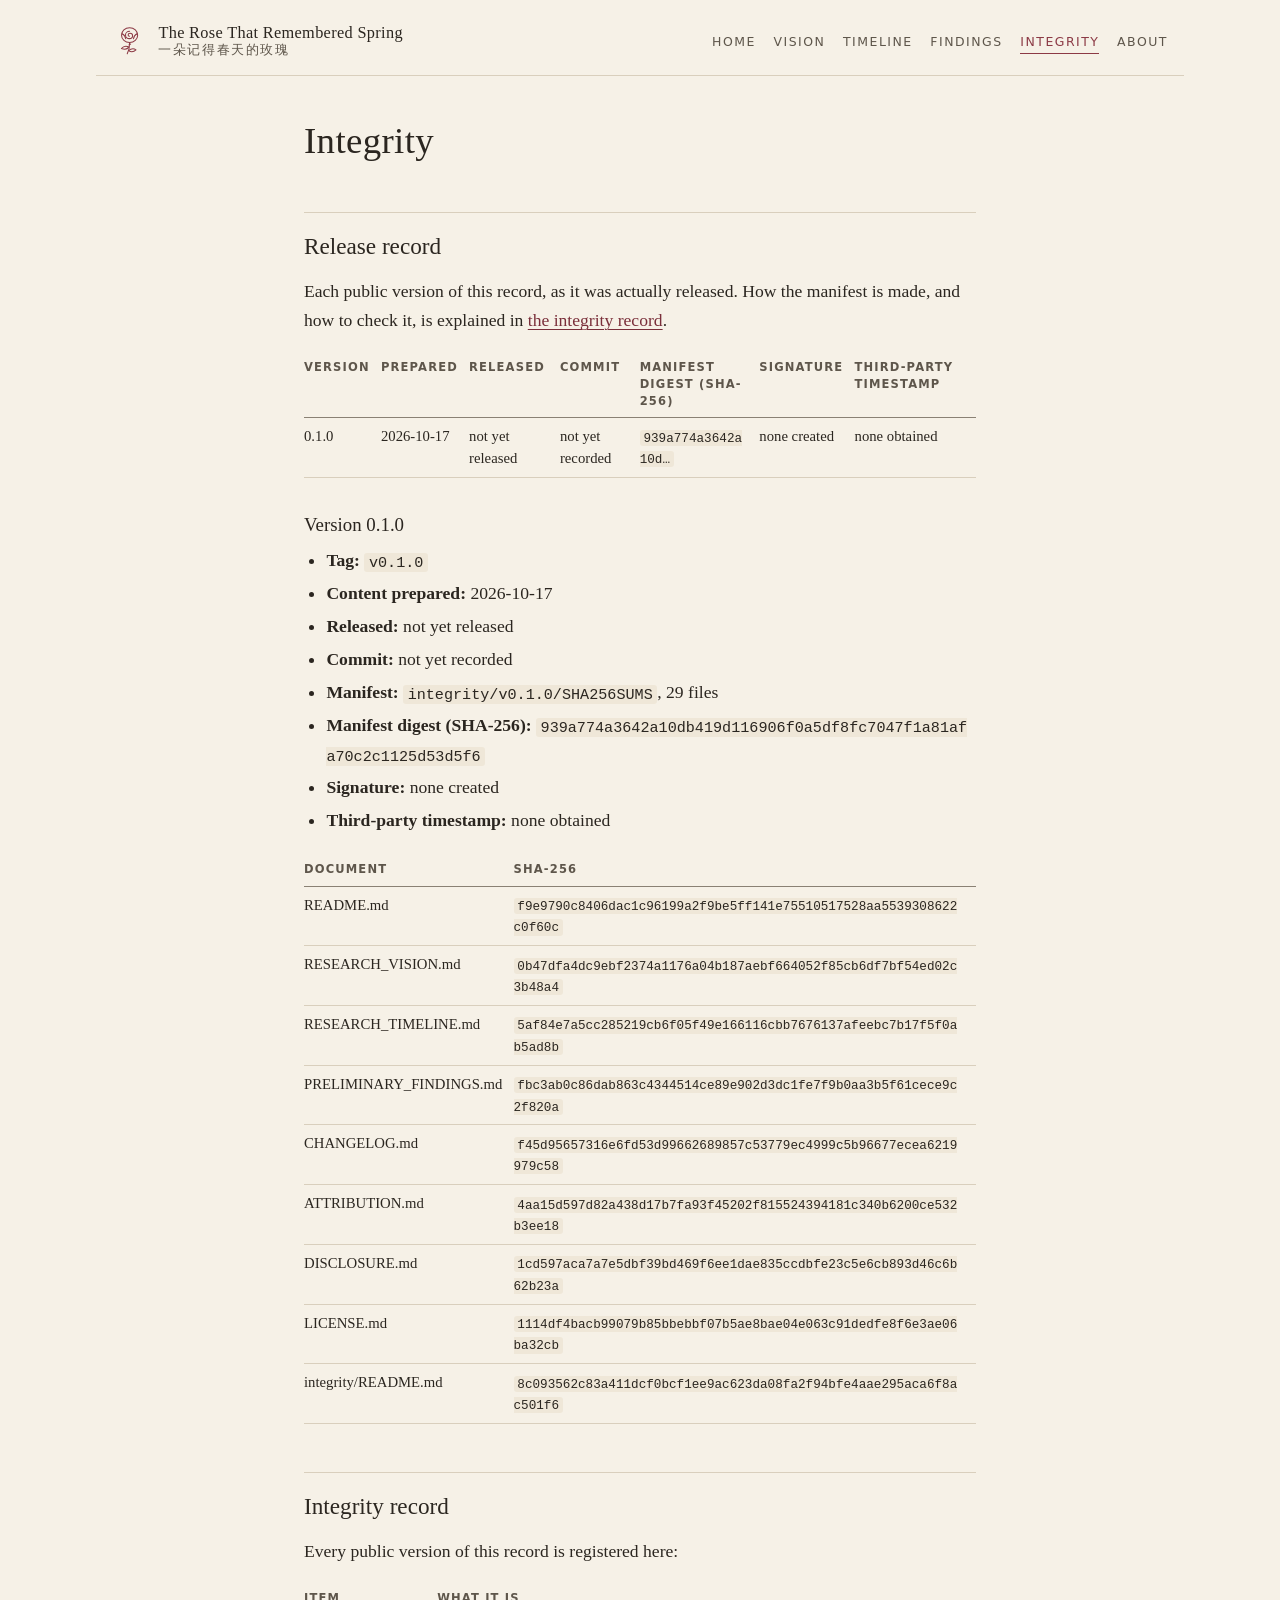
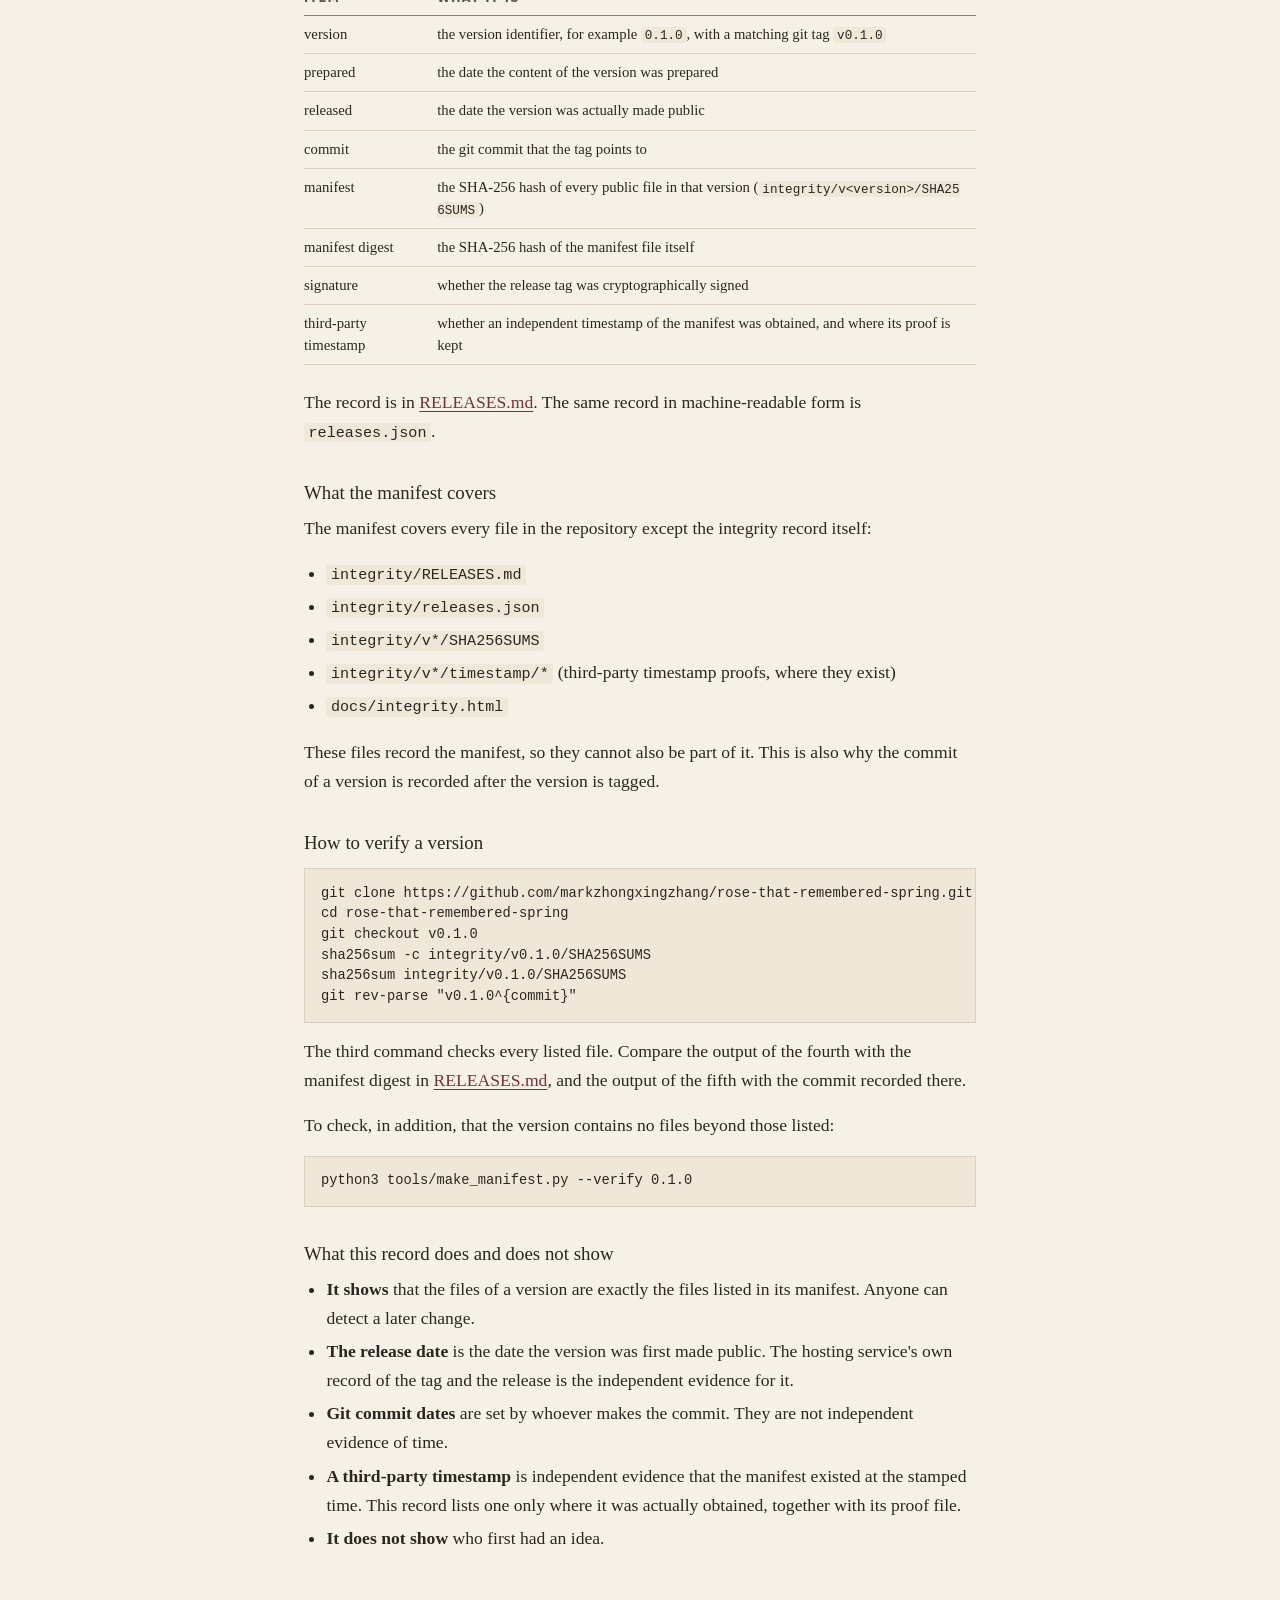
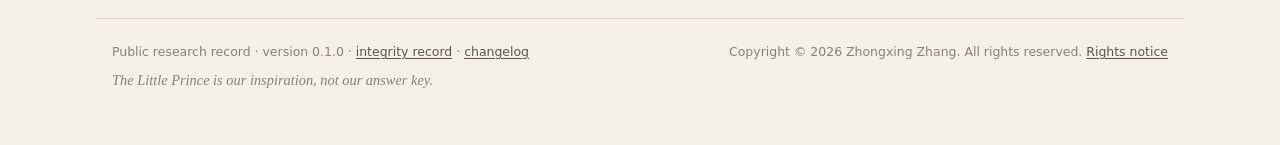
==== docs/integrity.html @ e44cdc63 "The Rose That Remembered Spring: public research record v0.1.0" ====
<!doctype html>
<html lang="en">
<head>
<meta charset="utf-8">
<meta name="viewport" content="width=device-width, initial-scale=1">
<meta name="color-scheme" content="light dark">
<meta name="description" content="Release record, SHA-256 manifest and how to verify a version.">
<meta name="author" content="Zhongxing Zhang">
<title>Integrity Record · The Rose That Remembered Spring</title>
<link rel="icon" href="assets/rose.svg" type="image/svg+xml">
<link rel="stylesheet" href="assets/site.css">
</head>
<body class="page-integrity">
<a class="skip" href="#main">Skip to content</a>
<header class="masthead">
<a class="mark" href="index.html"><svg viewBox="0 0 48 48" fill="none" stroke="currentColor" stroke-width="1.4" stroke-linecap="round" stroke-linejoin="round" aria-hidden="true" focusable="false"><path d="M24 6.5c-6.2 0-11 4.4-11 10.2 0 5.6 4.9 9.8 11 9.8s11-4.2 11-9.8C35 10.9 30.2 6.5 24 6.5z"/><path d="M24 11.2c-3.1 0-5.6 2.3-5.6 5.1s2.4 5 5.3 5c2.5 0 4.4-1.8 4.4-4 0-1.9-1.5-3.4-3.4-3.4-1.5 0-2.7 1.1-2.7 2.5 0 1 .8 1.8 1.8 1.8"/><path d="M13.6 14.6c2.6 1 4.6 3.6 5.1 6.9"/><path d="M34.4 14.6c-2.6 1-4.6 3.6-5.1 6.9"/><path d="M24 26.5c0 6.2-1 11.2-3.2 15.5"/><path d="M23.2 32.6c-3.8-1.6-8-.8-10.3 2.2 4 1.7 8.1 1 10.3-2.2z"/><path d="M22.6 37.6c3.3-2.7 7.4-3 10.1-1-2.8 2.7-7 3-10.1 1z"/><path d="M23.5 29.6l1.9-1"/></svg><span class="mark-text"><span class="mark-title">The Rose That Remembered Spring</span><span class="mark-sub" lang="zh-Hans">一朵记得春天的玫瑰</span></span></a>
<nav aria-label="Sections">
<ul>
<li><a href="index.html">Home</a></li>
<li><a href="vision.html">Vision</a></li>
<li><a href="timeline.html">Timeline</a></li>
<li><a href="findings.html">Findings</a></li>
<li><a href="integrity.html" aria-current="page">Integrity</a></li>
<li><a href="about.html">About</a></li>
</ul>
</nav>
</header>
<main id="main">
<h1 id="page-title">Integrity</h1>
<section class="about-part" id="releases">
<h2 id="release-record">Release record</h2>
<p>Each public version of this record, as it was actually released. How the manifest is made, and how to check it, is explained in <a href="integrity.html#verify">the integrity record</a>.</p>
<div class="table-wrap"><table>
<thead><tr><th>version</th><th>prepared</th><th>released</th><th>commit</th><th>manifest digest (SHA-256)</th><th>signature</th><th>third-party timestamp</th></tr></thead>
<tbody>
<tr><td>0.1.0</td><td>2026-10-17</td><td>not yet released</td><td>not yet recorded</td><td><code>939a774a3642a10d…</code></td><td>none created</td><td>none obtained</td></tr>
</tbody>
</table></div>
<h3 id="version-010">Version 0.1.0</h3>
<ul>
<li><strong>Tag:</strong> <code>v0.1.0</code></li>
<li><strong>Content prepared:</strong> 2026-10-17</li>
<li><strong>Released:</strong> not yet released</li>
<li><strong>Commit:</strong> not yet recorded</li>
<li><strong>Manifest:</strong> <code>integrity/v0.1.0/SHA256SUMS</code>, 29 files</li>
<li><strong>Manifest digest (SHA-256):</strong> <code>939a774a3642a10db419d116906f0a5df8fc7047f1a81afa70c2c1125d53d5f6</code></li>
<li><strong>Signature:</strong> none created</li>
<li><strong>Third-party timestamp:</strong> none obtained</li>
</ul>
<div class="table-wrap"><table>
<thead><tr><th>document</th><th>SHA-256</th></tr></thead>
<tbody>
<tr><td>README.md</td><td><code>f9e9790c8406dac1c96199a2f9be5ff141e75510517528aa5539308622c0f60c</code></td></tr>
<tr><td>RESEARCH_VISION.md</td><td><code>0b47dfa4dc9ebf2374a1176a04b187aebf664052f85cb6df7bf54ed02c3b48a4</code></td></tr>
<tr><td>RESEARCH_TIMELINE.md</td><td><code>5af84e7a5cc285219cb6f05f49e166116cbb7676137afeebc7b17f5f0ab5ad8b</code></td></tr>
<tr><td>PRELIMINARY_FINDINGS.md</td><td><code>fbc3ab0c86dab863c4344514ce89e902d3dc1fe7f9b0aa3b5f61cece9c2f820a</code></td></tr>
<tr><td>CHANGELOG.md</td><td><code>f45d95657316e6fd53d99662689857c53779ec4999c5b96677ecea6219979c58</code></td></tr>
<tr><td>ATTRIBUTION.md</td><td><code>4aa15d597d82a438d17b7fa93f45202f815524394181c340b6200ce532b3ee18</code></td></tr>
<tr><td>DISCLOSURE.md</td><td><code>1cd597aca7a7e5dbf39bd469f6ee1dae835ccdbfe23c5e6cb893d46c6b62b23a</code></td></tr>
<tr><td>LICENSE.md</td><td><code>1114df4bacb99079b85bbebbf07b5ae8bae04e063c91dedfe8f6e3ae06ba32cb</code></td></tr>
<tr><td>integrity/README.md</td><td><code>8c093562c83a411dcf0bcf1ee9ac623da08fa2f94bfe4aae295aca6f8ac501f6</code></td></tr>
</tbody>
</table></div>
</section>
<section class="about-part" id="verify">
<h2 id="integrity-record">Integrity record</h2>
<p>Every public version of this record is registered here:</p>
<div class="table-wrap"><table>
<thead><tr><th>item</th><th>what it is</th></tr></thead>
<tbody>
<tr><td>version</td><td>the version identifier, for example <code>0.1.0</code>, with a matching git tag <code>v0.1.0</code></td></tr>
<tr><td>prepared</td><td>the date the content of the version was prepared</td></tr>
<tr><td>released</td><td>the date the version was actually made public</td></tr>
<tr><td>commit</td><td>the git commit that the tag points to</td></tr>
<tr><td>manifest</td><td>the SHA-256 hash of every public file in that version (<code>integrity/v&lt;version&gt;/SHA256SUMS</code>)</td></tr>
<tr><td>manifest digest</td><td>the SHA-256 hash of the manifest file itself</td></tr>
<tr><td>signature</td><td>whether the release tag was cryptographically signed</td></tr>
<tr><td>third-party timestamp</td><td>whether an independent timestamp of the manifest was obtained, and where its proof is kept</td></tr>
</tbody>
</table></div>
<p>The record is in <a href="integrity.html">RELEASES.md</a>. The same record in machine-readable form is <code>releases.json</code>.</p>
<h3 id="what-the-manifest-covers">What the manifest covers</h3>
<p>The manifest covers every file in the repository except the integrity record itself:</p>
<ul>
<li><code>integrity/RELEASES.md</code></li>
<li><code>integrity/releases.json</code></li>
<li><code>integrity/v*/SHA256SUMS</code></li>
<li><code>integrity/v*/timestamp/*</code> (third-party timestamp proofs, where they exist)</li>
<li><code>docs/integrity.html</code></li>
</ul>
<p>These files record the manifest, so they cannot also be part of it. This is also why the commit of a version is recorded after the version is tagged.</p>
<h3 id="how-to-verify-a-version">How to verify a version</h3>
<pre><code>git clone https://github.com/markzhongxingzhang/rose-that-remembered-spring.git
cd rose-that-remembered-spring
git checkout v0.1.0
sha256sum -c integrity/v0.1.0/SHA256SUMS
sha256sum integrity/v0.1.0/SHA256SUMS
git rev-parse &quot;v0.1.0^{commit}&quot;</code></pre>
<p>The third command checks every listed file. Compare the output of the fourth with the manifest digest in <a href="integrity.html">RELEASES.md</a>, and the output of the fifth with the commit recorded there.</p>
<p>To check, in addition, that the version contains no files beyond those listed:</p>
<pre><code>python3 tools/make_manifest.py --verify 0.1.0</code></pre>
<h3 id="what-this-record-does-and-does-not-show">What this record does and does not show</h3>
<ul>
<li><strong>It shows</strong> that the files of a version are exactly the files listed in its manifest. Anyone can detect a later change.</li>
<li><strong>The release date</strong> is the date the version was first made public. The hosting service's own record of the tag and the release is the independent evidence for it.</li>
<li><strong>Git commit dates</strong> are set by whoever makes the commit. They are not independent evidence of time.</li>
<li><strong>A third-party timestamp</strong> is independent evidence that the manifest existed at the stamped time. This record lists one only where it was actually obtained, together with its proof file.</li>
<li><strong>It does not show</strong> who first had an idea.</li>
</ul>
</section>
</main>
<footer class="colophon">
<p>Public research record · version 0.1.0 · <a href="integrity.html">integrity record</a> · <a href="changelog.html">changelog</a></p>
<p>Copyright © 2026 Zhongxing Zhang. All rights reserved. <a href="about.html#license">Rights notice</a></p>
<p class="motto">The Little Prince is our inspiration, not our answer key.</p>
</footer>
</body>
</html>
---- docs/assets/site.css ----
:root {
  --paper: #f6f1e7;
  --paper-deep: #efe7d8;
  --ink: #2b2620;
  --ink-soft: #5e564b;
  --ink-faint: #8a8174;
  --rule: #d9cfbd;
  --rose: #8c3a45;
  --rose-wash: #f1dfdc;
  --sage: #4f6a4c;
  --sage-wash: #e1e8dc;
  --slate: #44607a;
  --slate-wash: #dfe6ec;
  --amber: #8a6420;
  --amber-wash: #f2e6cc;
  --link: #7a2f3a;
  --serif: "Iowan Old Style", "Palatino Linotype", Palatino, "Book Antiqua", Georgia, "Noto Serif", "Songti SC", "Noto Serif CJK SC", "Source Han Serif SC", serif;
  --sans: system-ui, -apple-system, "Segoe UI", Roboto, "Helvetica Neue", Arial, "PingFang SC", "Noto Sans CJK SC", sans-serif;
  --mono: ui-monospace, "SFMono-Regular", Menlo, Consolas, "Liberation Mono", monospace;
  --measure: 44rem;
  --wide: 68rem;
}

@media (prefers-color-scheme: dark) {
  :root {
    --paper: #16181b;
    --paper-deep: #1d2024;
    --ink: #ebe4d6;
    --ink-soft: #b3aa9b;
    --ink-faint: #857d71;
    --rule: #33373d;
    --rose: #e3a3a8;
    --rose-wash: #3a2427;
    --sage: #a9c2a2;
    --sage-wash: #233024;
    --slate: #a8bdd2;
    --slate-wash: #212b35;
    --amber: #dcbc76;
    --amber-wash: #352c1a;
    --link: #eab0b5;
  }
}

*, *::before, *::after { box-sizing: border-box; }

html { -webkit-text-size-adjust: 100%; text-size-adjust: 100%; }

body {
  margin: 0;
  background: var(--paper);
  color: var(--ink);
  font-family: var(--serif);
  font-size: 1.1rem;
  line-height: 1.65;
  overflow-wrap: break-word;
}

.skip {
  position: absolute;
  left: -999px;
  top: 0;
  background: var(--ink);
  color: var(--paper);
  padding: .5rem 1rem;
}
.skip:focus { left: 1rem; }

a { color: var(--link); text-decoration-thickness: 1px; text-underline-offset: .18em; }
a:hover { text-decoration-thickness: 2px; }
a:focus-visible { outline: 2px solid var(--rose); outline-offset: 2px; }

/* masthead */

.masthead {
  max-width: var(--wide);
  margin: 0 auto;
  padding: 1.4rem 1rem 1rem;
  display: flex;
  flex-wrap: wrap;
  align-items: center;
  justify-content: space-between;
  gap: .8rem 2rem;
  border-bottom: 1px solid var(--rule);
}

.mark {
  display: flex;
  align-items: center;
  gap: .7rem;
  color: var(--ink);
  text-decoration: none;
}
.mark svg { width: 2.2rem; height: 2.2rem; color: var(--rose); flex: none; }
.mark-text { display: flex; flex-direction: column; line-height: 1.2; }
.mark-title { font-size: 1.02rem; letter-spacing: .02em; }
.mark-sub { font-size: .8rem; color: var(--ink-soft); letter-spacing: .12em; }

.masthead nav ul {
  list-style: none;
  margin: 0;
  padding: 0;
  display: flex;
  flex-wrap: wrap;
  gap: .2rem 1.1rem;
}
.masthead nav a {
  font-family: var(--sans);
  font-size: .78rem;
  letter-spacing: .12em;
  text-transform: uppercase;
  color: var(--ink-soft);
  text-decoration: none;
  padding: .2rem 0;
  border-bottom: 1px solid transparent;
}
.masthead nav a:hover { color: var(--ink); border-bottom-color: var(--rule); }
.masthead nav a[aria-current="page"] { color: var(--rose); border-bottom-color: var(--rose); }

/* main column */

main {
  max-width: var(--measure);
  margin: 0 auto;
  padding: 2.4rem 1rem 3rem;
}
.page-home main { max-width: var(--wide); }

h1, h2, h3, h4 { font-weight: normal; line-height: 1.25; color: var(--ink); }
h1 { font-size: 2.3rem; margin: .2rem 0 1.2rem; letter-spacing: .01em; }
h2 {
  font-size: 1.45rem;
  margin: 3rem 0 1rem;
  padding-top: 1.2rem;
  border-top: 1px solid var(--rule);
}
h3 { font-size: 1.18rem; margin: 2.2rem 0 .6rem; }
h4 { font-size: 1.02rem; margin: 1.6rem 0 .5rem; font-style: italic; }
main > h1 + h2, main > section > h1 + h2 { border-top: 0; }
hr + h2 { border-top: 0; padding-top: 0; margin-top: 1rem; }
.canon + section > h2:first-child { border-top: 0; padding-top: 0; }

p { margin: 0 0 1rem; }
strong { font-weight: 600; }
em { font-style: italic; }

ul, ol { padding-left: 1.4rem; margin: 0 0 1.1rem; }
li { margin: .25rem 0; }
li > ul, li > ol { margin: .3rem 0; }

hr {
  border: 0;
  height: 1.5rem;
  margin: 2.2rem 0;
  background:
    radial-gradient(circle, var(--rose) 1.4px, transparent 1.6px) center / 1.4rem 1.5rem repeat-x;
  max-width: 5rem;
  margin-left: auto;
  margin-right: auto;
}

blockquote {
  margin: 1.4rem 0;
  padding: .2rem 0 .2rem 1.2rem;
  border-left: 2px solid var(--rose);
  color: var(--ink-soft);
}
blockquote p:last-child { margin-bottom: 0; }

code {
  font-family: var(--mono);
  font-size: .86em;
  background: var(--paper-deep);
  padding: .05em .3em;
  border-radius: 3px;
}
pre {
  background: var(--paper-deep);
  border: 1px solid var(--rule);
  padding: .9rem 1rem;
  overflow-x: auto;
  font-size: .86rem;
  line-height: 1.5;
}
pre code { background: none; padding: 0; font-size: inherit; }
td code, li code { overflow-wrap: anywhere; word-break: break-all; }

.table-wrap { overflow-x: auto; margin: 1rem 0 1.4rem; }
table {
  border-collapse: collapse;
  width: 100%;
  font-size: .92rem;
  line-height: 1.45;
}
th, td {
  text-align: left;
  vertical-align: top;
  padding: .5rem .7rem .5rem 0;
  border-bottom: 1px solid var(--rule);
}
th {
  font-family: var(--sans);
  font-size: .72rem;
  font-weight: 600;
  letter-spacing: .1em;
  text-transform: uppercase;
  color: var(--ink-soft);
  border-bottom: 1px solid var(--ink-faint);
}

mark.owner-field {
  background: var(--amber-wash);
  color: var(--amber);
  font-family: var(--sans);
  font-size: .85em;
  padding: .05em .35em;
  border: 1px dashed var(--amber);
  border-radius: 3px;
}

/* status labels */

.status {
  display: inline-block;
  font-family: var(--sans);
  font-size: .68rem;
  font-weight: 600;
  letter-spacing: .1em;
  line-height: 1.5;
  padding: .12rem .5rem;
  border: 1px solid currentColor;
  border-radius: 2px;
  white-space: nowrap;
  vertical-align: .12em;
}
.status-met { color: var(--sage); background: var(--sage-wash); }
.status-notmet { color: var(--rose); background: var(--rose-wash); }
.status-passed { color: var(--slate); background: var(--slate-wash); }
.status-failed { color: var(--amber); background: var(--amber-wash); }
.status-exploratory { color: var(--ink-soft); background: transparent; }
.status-nottested { color: var(--ink-faint); background: transparent; border-style: dashed; }

/* home */

.hero { text-align: center; padding: 1.6rem 0 1rem; }
.hero svg.hero-rose { width: 5.5rem; height: 5.5rem; color: var(--rose); }
.eyebrow {
  font-family: var(--sans);
  font-size: .74rem;
  letter-spacing: .2em;
  text-transform: uppercase;
  color: var(--ink-soft);
  margin: 1rem 0 .4rem;
}
.hero h1 { font-size: clamp(2rem, 6vw, 3.3rem); margin: .2rem 0 .3rem; }
.hero .subtitle { font-size: 1.15rem; letter-spacing: .3em; color: var(--ink-soft); margin: 0 0 1.4rem; }
.hero .lede { max-width: 38rem; margin: 0 auto; font-size: 1.12rem; }

.canon {
  max-width: 40rem;
  margin: 2.6rem auto;
  padding: 1.6rem 1.4rem;
  text-align: center;
  border-top: 1px solid var(--rule);
  border-bottom: 1px solid var(--rule);
}
.canon p { margin: .3rem 0; }
.canon .canon-en { font-size: 1.22rem; }
.canon .canon-zh { font-size: 1.12rem; letter-spacing: .04em; }
.canon .canon-note { margin-top: 1rem; color: var(--ink-soft); font-style: italic; font-size: 1rem; }

.home-section { max-width: var(--measure); margin: 0 auto; }
.home-wide { max-width: var(--wide); margin: 0 auto; }

.standing {
  display: grid;
  grid-template-columns: repeat(auto-fit, minmax(12.5rem, 1fr));
  gap: 1rem;
  margin: 1rem 0 .6rem;
}
.standing > div {
  background: var(--paper-deep);
  border: 1px solid var(--rule);
  padding: 1rem 1.1rem;
}
.standing dt {
  font-family: var(--sans);
  font-size: .72rem;
  letter-spacing: .14em;
  text-transform: uppercase;
  color: var(--ink-soft);
  margin-bottom: .35rem;
}
.standing dd { margin: 0; font-size: 1rem; line-height: 1.5; }
.asof { font-family: var(--sans); font-size: .78rem; color: var(--ink-faint); letter-spacing: .04em; }

.arc-line {
  font-family: var(--sans);
  font-size: .86rem;
  letter-spacing: .08em;
  color: var(--ink-soft);
  text-align: center;
  margin: .4rem 0 1.6rem;
}
.arc-line span { white-space: nowrap; }
.arc-line .arrow { color: var(--rose); padding: 0 .35rem; }

.seasons {
  list-style: none;
  padding: 0;
  margin: 0;
  display: grid;
  grid-template-columns: repeat(4, minmax(0, 1fr));
  gap: 0;
  border-top: 1px solid var(--rule);
  border-bottom: 1px solid var(--rule);
}
.seasons > li {
  margin: 0;
  padding: 1.4rem 1.1rem 1.5rem;
  border-left: 1px solid var(--rule);
  display: flex;
  flex-direction: column;
}
.seasons > li:first-child { border-left: 0; }
.season-head { display: flex; align-items: center; gap: .7rem; margin-bottom: .6rem; }
.season-head svg { width: 2.4rem; height: 2.4rem; color: var(--sage); flex: none; }
.season-num { font-family: var(--sans); font-size: .72rem; letter-spacing: .16em; color: var(--ink-faint); }
.seasons h3 { margin: 0; font-size: 1.15rem; }
.seasons .q { font-style: italic; color: var(--ink-soft); font-size: .98rem; line-height: 1.5; }
.seasons .a { font-size: .95rem; line-height: 1.5; margin-bottom: .6rem; }
.seasons .a .status { margin-bottom: .3rem; }

.between {
  max-width: 44rem;
  margin: 1.6rem auto 0;
  padding: 1rem 1.2rem;
  border: 1px dashed var(--rule);
  font-size: 1rem;
}
.between .status { margin-right: .3rem; }

.story { font-size: 1.08rem; }
.story p:first-of-type::first-letter {
  float: left;
  font-size: 3.2rem;
  line-height: .9;
  padding: .3rem .5rem 0 0;
  color: var(--rose);
}
.story .caption { font-family: var(--sans); font-size: .8rem; color: var(--ink-faint); }
.story .bounded { text-align: center; font-style: italic; font-size: 1.15rem; margin: 1.6rem 0 .4rem; }

.doors {
  list-style: none;
  padding: 0;
  margin: 1.2rem 0 0;
  display: grid;
  grid-template-columns: repeat(auto-fit, minmax(13rem, 1fr));
  gap: 1rem;
}
.doors li { margin: 0; }
.doors a {
  display: block;
  height: 100%;
  padding: 1rem 1.1rem;
  border: 1px solid var(--rule);
  text-decoration: none;
  color: var(--ink);
  background: var(--paper);
}
.doors a:hover { border-color: var(--rose); }
.doors .door-title { display: block; font-size: 1.1rem; color: var(--link); margin-bottom: .2rem; }
.doors .door-text { display: block; font-size: .92rem; color: var(--ink-soft); line-height: 1.45; }

/* timeline */

.page-timeline main h2 { border-top: 0; padding-top: 0; }
.page-timeline main h3 {
  position: relative;
  padding-left: 1.3rem;
}
.page-timeline main h3::before {
  content: "";
  position: absolute;
  left: 0;
  top: .45em;
  width: .55rem;
  height: .55rem;
  border-radius: 50%;
  border: 1.5px solid var(--rose);
  background: var(--paper);
}

/* findings */

.page-findings main h3 { padding-top: 1.2rem; border-top: 1px dotted var(--rule); }
.page-findings main h2 + p + h3,
.page-findings main h2 + h3 { border-top: 0; padding-top: 0; }

/* about */

.about-part + .about-part { margin-top: 3rem; }

/* footer */

.colophon {
  max-width: var(--wide);
  margin: 0 auto;
  padding: 1.4rem 1rem 2.4rem;
  border-top: 1px solid var(--rule);
  font-family: var(--sans);
  font-size: .78rem;
  color: var(--ink-faint);
  display: flex;
  flex-wrap: wrap;
  justify-content: space-between;
  gap: .4rem 2rem;
}
.colophon p { margin: 0; }
.colophon a { color: var(--ink-soft); }
.colophon .motto { font-family: var(--serif); font-style: italic; font-size: .9rem; }

@media (max-width: 60rem) {
  .seasons { grid-template-columns: repeat(2, minmax(0, 1fr)); }
  .seasons > li:nth-child(3) { border-left: 0; }
  .seasons > li:nth-child(n+3) { border-top: 1px solid var(--rule); }
}

@media (max-width: 36rem) {
  body { font-size: 1.04rem; }
  h1 { font-size: 1.9rem; }
  .seasons { grid-template-columns: 1fr; }
  .seasons > li { border-left: 0; border-top: 1px solid var(--rule); padding: 1.2rem 0; }
  .seasons > li:first-child { border-top: 0; }
  .masthead { padding-top: 1rem; }
  .arc-line { font-size: .8rem; }
  .table-wrap table:has(th:nth-child(4)) { min-width: 36rem; }
}

@media print {
  .masthead nav, .skip { display: none; }
  body { background: #fff; color: #000; }
  a { color: #000; }
}
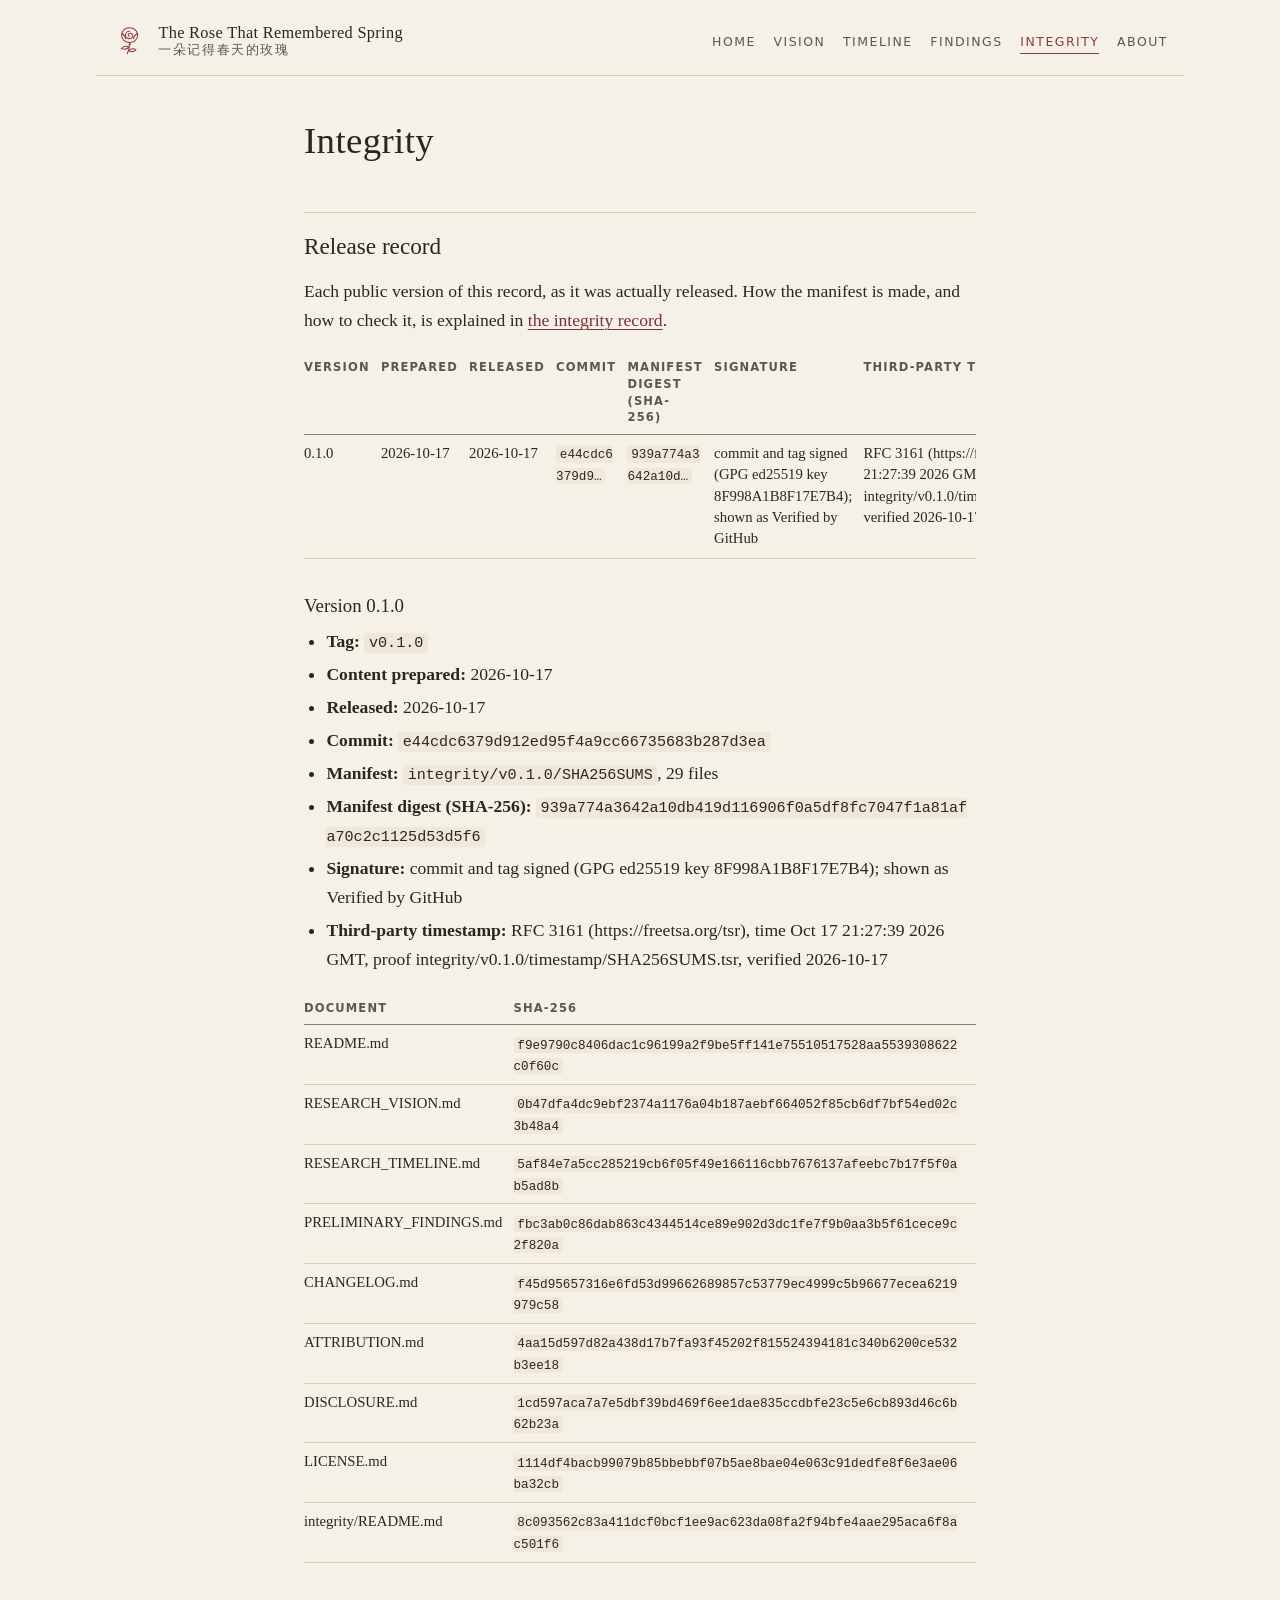
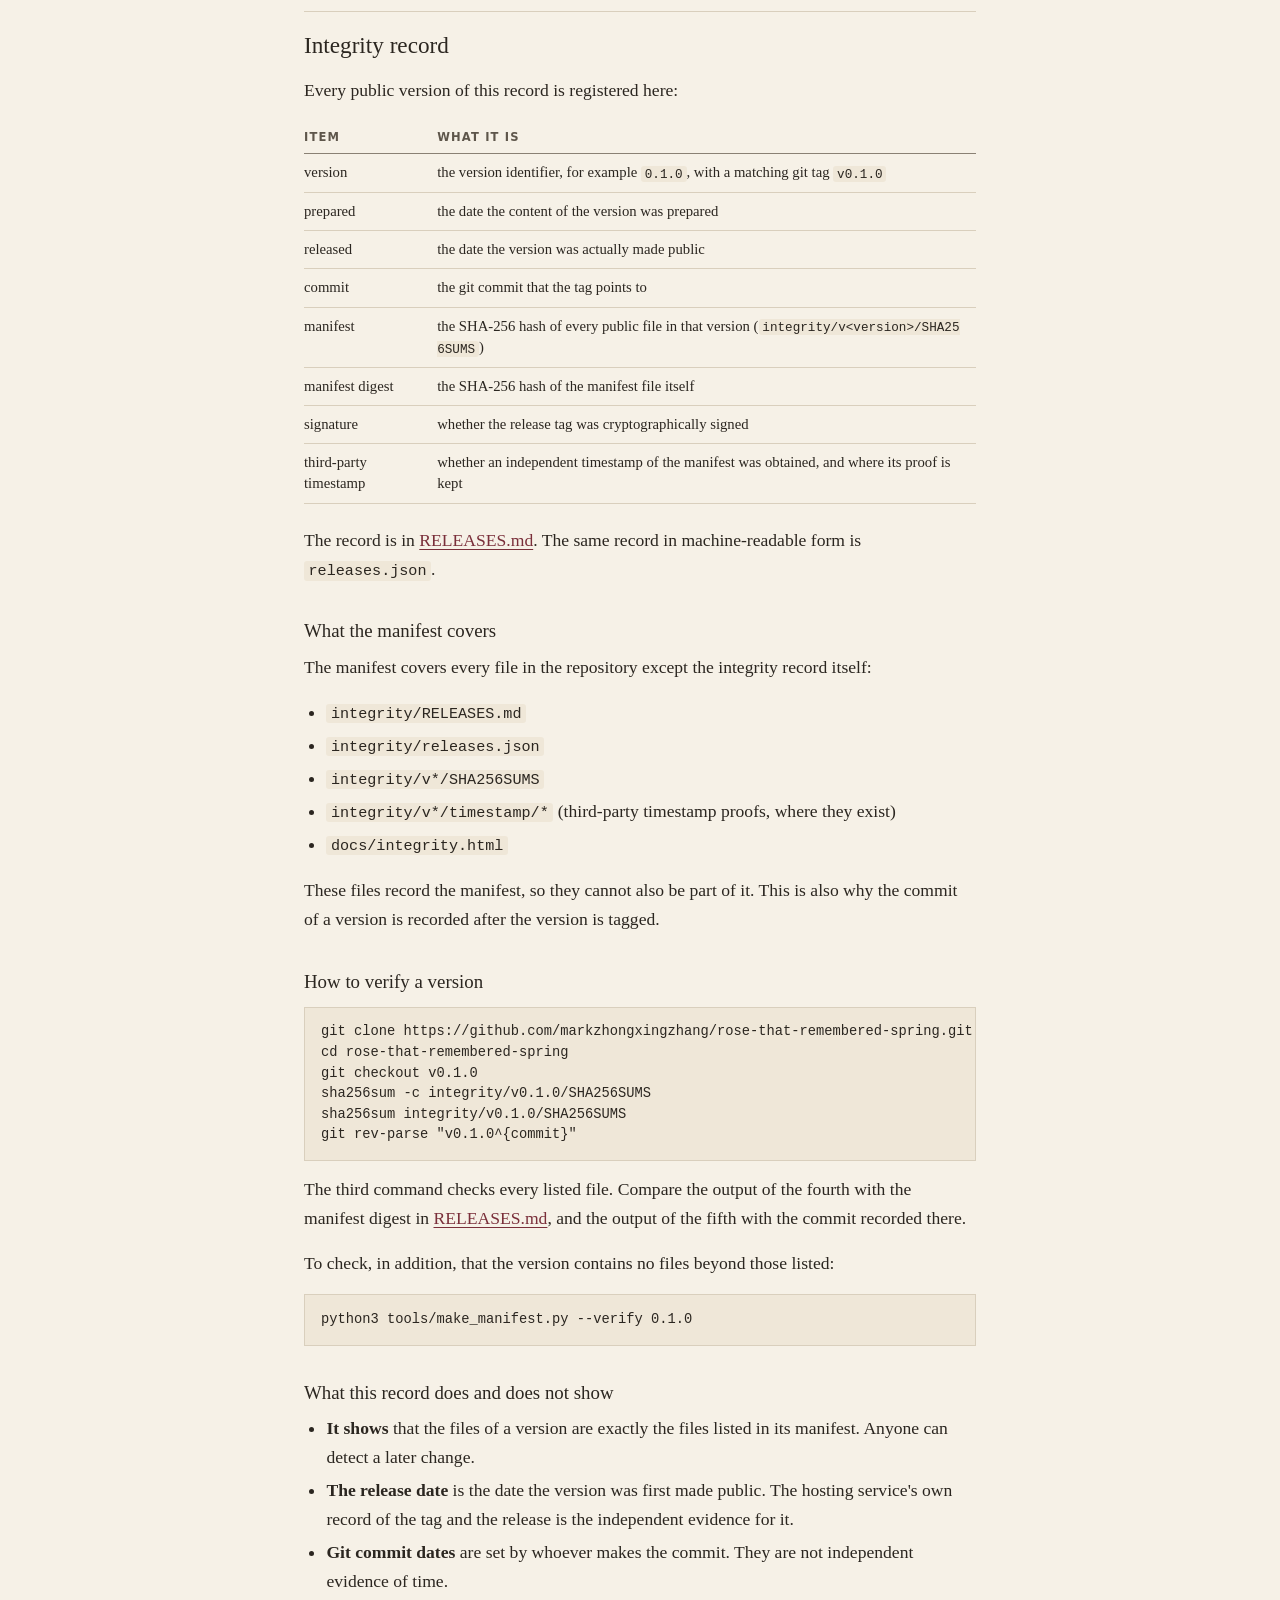
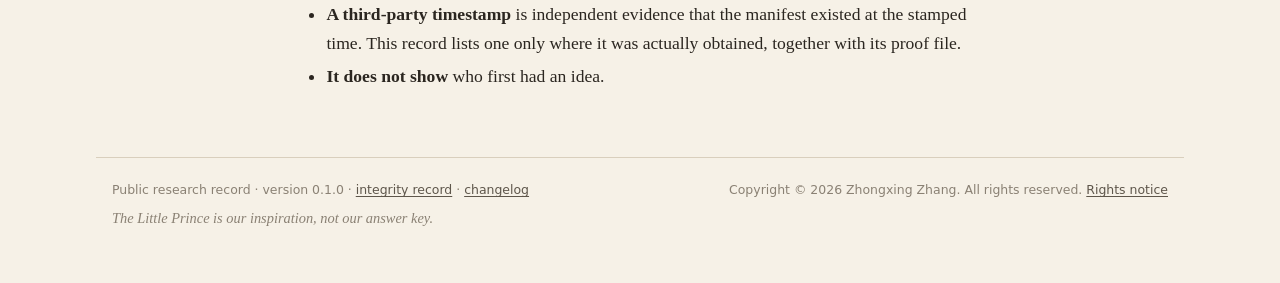
==== commit cab275fd: "Record the v0.1.0 release" ====
--- a/docs/integrity.html
+++ b/docs/integrity.html
@@ -33,19 +33,19 @@
 <div class="table-wrap"><table>
 <thead><tr><th>version</th><th>prepared</th><th>released</th><th>commit</th><th>manifest digest (SHA-256)</th><th>signature</th><th>third-party timestamp</th></tr></thead>
 <tbody>
-<tr><td>0.1.0</td><td>2026-10-17</td><td>not yet released</td><td>not yet recorded</td><td><code>939a774a3642a10d…</code></td><td>none created</td><td>none obtained</td></tr>
+<tr><td>0.1.0</td><td>2026-10-17</td><td>2026-10-17</td><td><code>e44cdc6379d9…</code></td><td><code>939a774a3642a10d…</code></td><td>commit and tag signed (GPG ed25519 key 8F998A1B8F17E7B4); shown as Verified by GitHub</td><td>RFC 3161 (https://freetsa.org/tsr), time Oct 17 21:27:39 2026 GMT, proof integrity/v0.1.0/timestamp/SHA256SUMS.tsr, verified 2026-10-17</td></tr>
 </tbody>
 </table></div>
 <h3 id="version-010">Version 0.1.0</h3>
 <ul>
 <li><strong>Tag:</strong> <code>v0.1.0</code></li>
 <li><strong>Content prepared:</strong> 2026-10-17</li>
-<li><strong>Released:</strong> not yet released</li>
-<li><strong>Commit:</strong> not yet recorded</li>
+<li><strong>Released:</strong> 2026-10-17</li>
+<li><strong>Commit:</strong> <code>e44cdc6379d912ed95f4a9cc66735683b287d3ea</code></li>
 <li><strong>Manifest:</strong> <code>integrity/v0.1.0/SHA256SUMS</code>, 29 files</li>
 <li><strong>Manifest digest (SHA-256):</strong> <code>939a774a3642a10db419d116906f0a5df8fc7047f1a81afa70c2c1125d53d5f6</code></li>
-<li><strong>Signature:</strong> none created</li>
-<li><strong>Third-party timestamp:</strong> none obtained</li>
+<li><strong>Signature:</strong> commit and tag signed (GPG ed25519 key 8F998A1B8F17E7B4); shown as Verified by GitHub</li>
+<li><strong>Third-party timestamp:</strong> RFC 3161 (https://freetsa.org/tsr), time Oct 17 21:27:39 2026 GMT, proof integrity/v0.1.0/timestamp/SHA256SUMS.tsr, verified 2026-10-17</li>
 </ul>
 <div class="table-wrap"><table>
 <thead><tr><th>document</th><th>SHA-256</th></tr></thead>
